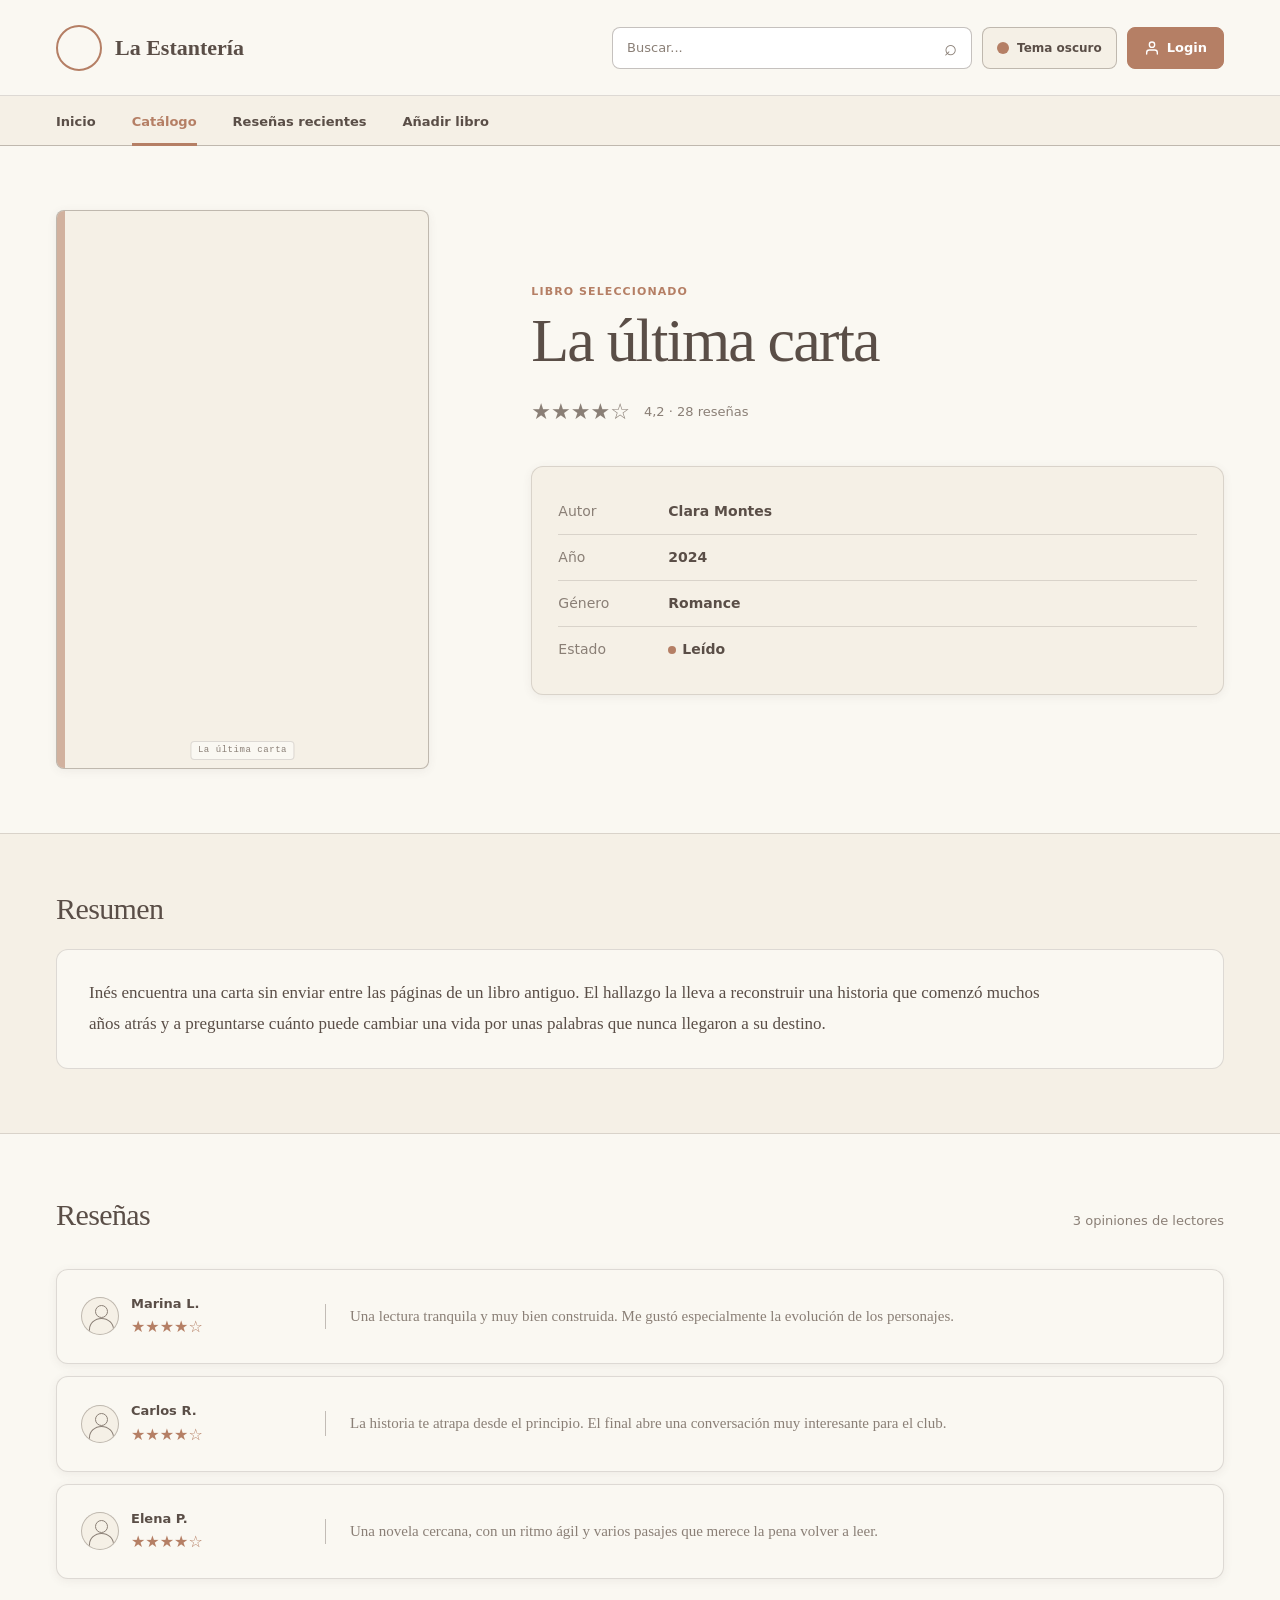
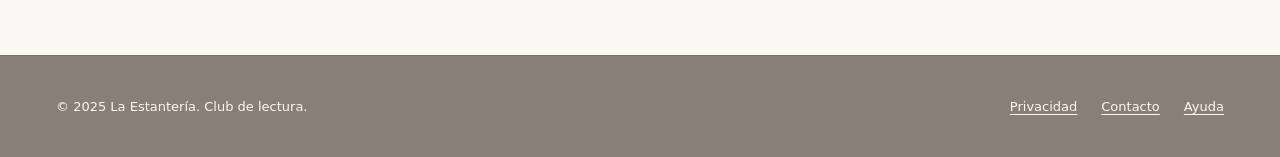
==== detalle.html @ 9aeeb15e "Layout of base templates, responsive CSS styles and dark theme" ====
<!DOCTYPE html>
<html lang="es">

<head>
    <meta charset="UTF-8">
    <meta name="viewport" content="width=device-width, initial-scale=1">
    <title>Detalle del libro · La Estantería</title>
    <link rel="icon" type="image/svg+xml" href="logo/favicon.svg">
    <link rel="stylesheet" href="assets/css/styles.css">
    <script src="script.js"></script>
</head>

<body>
    <div class="cabecera-fija">
        <header class="cabecera">
            <div class="marca">
                <span class="marca-icono" aria-hidden="true"></span>
                <span>La Estantería</span>
            </div>
            <div class="cabecera-acciones">
                <label class="buscador">
                    <span class="sr-only">Buscar</span>
                    <input type="search" placeholder="Buscar...">
                    <span aria-hidden="true">⌕</span>
                </label>
                <button type="button" class="btn-tema" aria-pressed="false">
                    <span class="punto" aria-hidden="true"></span>
                    <span class="texto">Tema oscuro</span>
                </button>
                <a href="login.html" class="btn-login" aria-label="Iniciar sesión o registrarse">
                    <svg width="16" height="16" viewBox="0 0 24 24" fill="none" stroke="currentColor" stroke-width="2"
                        stroke-linecap="round" stroke-linejoin="round" aria-hidden="true">
                        <path d="M20 21v-2a4 4 0 0 0-4-4H8a4 4 0 0 0-4 4v2"></path>
                        <circle cx="12" cy="7" r="4"></circle>
                    </svg>
                    <span>Login</span>
                </a>
            </div>
        </header>
        <nav class="navbar" aria-label="Navegación principal">
            <a href="index.html">Inicio</a>
            <a href="index.html#catalogo" class="activo" aria-current="page">Catálogo</a>
            <a href="index.html#resenas-destacadas">Reseñas recientes</a>
            <a href="formulario.html">Añadir libro</a>
        </nav>
    </div>

    <main>
        <section class="seccion seccion-detalle">
            <div class="detalle-rejilla">
                <div class="detalle-portada">
                    <div class="portada"><em>La última carta</em></div>
                </div>
                <div class="info-libro">
                    <p class="sobretitulo">Libro seleccionado</p>
                    <h1>La última carta</h1>
                    <div class="valoracion">
                        <span class="estrellas" role="img" aria-label="4 de 5 estrellas">★★★★☆</span>
                        <span>4,2 · 28 reseñas</span>
                    </div>
                    <div class="caja-info">
                        <dl>
                            <div>
                                <dt>Autor</dt>
                                <dd>Clara Montes</dd>
                            </div>
                            <div>
                                <dt>Año</dt>
                                <dd>2024</dd>
                            </div>
                            <div>
                                <dt>Género</dt>
                                <dd>Romance</dd>
                            </div>
                            <div>
                                <dt>Estado</dt>
                                <dd><span class="estado-punto"></span>Leído</dd>
                            </div>
                        </dl>
                    </div>
                </div>
            </div>
        </section>

        <section class="seccion seccion-resumen">
            <h2>Resumen</h2>
            <div class="caja-resumen">
                <p>Inés encuentra una carta sin enviar entre las páginas de un libro antiguo. El hallazgo la lleva a
                    reconstruir una historia que comenzó muchos años atrás y a preguntarse cuánto puede cambiar una vida
                    por unas palabras que nunca llegaron a su destino.</p>
            </div>
        </section>

        <section class="seccion seccion-resenas-detalle">
            <div class="encabezado-seccion">
                <h2>Reseñas</h2>
                <p>3 opiniones de lectores</p>
            </div>
            <div class="resenas-apiladas">
                <article class="resena">
                    <div class="resena-cabecera">
                        <div class="avatar" aria-hidden="true"></div>
                        <div><strong>Marina L.</strong><span class="estrellas" role="img"
                                aria-label="4 de 5 estrellas">★★★★☆</span></div>
                    </div>
                    <p>Una lectura tranquila y muy bien construida. Me gustó especialmente la evolución de los
                        personajes.</p>
                </article>
                <article class="resena">
                    <div class="resena-cabecera">
                        <div class="avatar" aria-hidden="true"></div>
                        <div><strong>Carlos R.</strong><span class="estrellas" role="img"
                                aria-label="4 de 5 estrellas">★★★★☆</span></div>
                    </div>
                    <p>La historia te atrapa desde el principio. El final abre una conversación muy interesante para el
                        club.</p>
                </article>
                <article class="resena">
                    <div class="resena-cabecera">
                        <div class="avatar" aria-hidden="true"></div>
                        <div><strong>Elena P.</strong><span class="estrellas" role="img"
                                aria-label="4 de 5 estrellas">★★★★☆</span></div>
                    </div>
                    <p>Una novela cercana, con un ritmo ágil y varios pasajes que merece la pena volver a leer.</p>
                </article>
            </div>
        </section>
    </main>

    <footer class="pie">
        <p>© 2025 La Estantería. Club de lectura.</p>
        <nav aria-label="Enlaces del pie">
            <a href="#privacidad">Privacidad</a>
            <a href="#contacto">Contacto</a>
            <a href="#ayuda">Ayuda</a>
        </nav>
    </footer>
</body>

</html>
---- assets/css/styles.css ----
/* ---------- Variables ---------- */
:root {
    --fondo: #FAF8F2;
    --tarjeta: #F5F0E6;
    --texto: #5A4E47;
    --texto-sec: #8A7F76;
    --acento: #B57F65;
    --acento-hover: #9C6850;
    --borde: rgba(90, 78, 71, 0.18);
    --borde-fuerte: rgba(90, 78, 71, 0.35);
    --campo: #FFFFFF;
    --sombra: 0 2px 10px rgba(90, 78, 71, 0.08);
    --sobre-acento: #FFFFFF;
    --pestana-activa: var(--tarjeta);
    --pestana-sombra: 0 1px 4px rgba(90, 78, 71, 0.12);

    --fuente-titulo: Georgia, "Times New Roman", serif;
    --fuente-texto: Inter, ui-sans-serif, system-ui, -apple-system, "Segoe UI", sans-serif;

    --margen: 56px;
    /* margen lateral de la página */
}

/* Modo oscuro */
:root[data-tema="oscuro"] {
    --fondo: #2A2420;
    --tarjeta: #352E29;
    --texto: #F5F0E6;
    --texto-sec: #B8AEA4;
    --acento: #C98F74;
    --acento-hover: #D9A28A;
    --borde: rgba(245, 240, 230, 0.16);
    --borde-fuerte: rgba(245, 240, 230, 0.35);
    --campo: #241F1B;
    --sombra: 0 2px 10px rgba(0, 0, 0, 0.35);
    --sobre-acento: #2A2420;
    --pestana-activa: var(--campo);
    --pestana-sombra: 0 1px 4px rgba(0, 0, 0, 0.3);
}

/* ---------- Base ---------- */
* {
    box-sizing: border-box;
    margin: 0;
    padding: 0;
}

html {
    scroll-behavior: smooth;
}

body {
    min-width: 320px;
    min-height: 100vh;
    background: var(--fondo);
    color: var(--texto);
    font-family: var(--fuente-texto);
    line-height: 1.5;
    transition: background-color .2s ease, color .2s ease;
}

a {
    color: var(--acento);
}

button,
input,
select,
textarea {
    font: inherit;
    color: inherit;
}

button {
    background: none;
    border: 0;
    cursor: pointer;
}

:focus-visible {
    outline: 3px solid var(--acento);
    outline-offset: 2px;
}

.sr-only {
    position: absolute;
    width: 1px;
    height: 1px;
    margin: -1px;
    overflow: hidden;
    clip: rect(0, 0, 0, 0);
    white-space: nowrap;
    border: 0;
}

.seccion {
    padding-left: var(--margen);
    padding-right: var(--margen);
}

/* Al saltar a una sección, la cabecera fija no la tapa */
#catalogo,
#resenas-destacadas {
    scroll-margin-top: 106px;
}

/* ---------- Cabecera ---------- */
.cabecera-fija {
    position: sticky;
    top: 0;
    z-index: 20;
    background: var(--fondo);
}

.cabecera {
    min-height: 96px;
    padding: 22px var(--margen);
    display: flex;
    align-items: center;
    justify-content: space-between;
    gap: 32px;
    border-bottom: 1px solid var(--borde);
}

.marca {
    display: flex;
    align-items: center;
    gap: 13px;
    font-family: var(--fuente-titulo);
    font-size: 22px;
    font-weight: 700;
    color: var(--texto);
    text-decoration: none;
}

.marca-icono {
    width: 46px;
    height: 46px;
    display: grid;
    place-items: center;
    flex-shrink: 0;
    overflow: hidden;
    background: #FAF8F2;
    border: 2px solid var(--acento);
    border-radius: 50%;
}

.marca-icono img {
    width: 100%;
    height: 100%;
    object-fit: contain;
    padding: 5px;
}

/* Dos logos: se muestra uno según el tema */
.logo-oscuro,
:root[data-tema="oscuro"] .logo-claro {
    display: none;
}

:root[data-tema="oscuro"] .marca-icono {
    background: var(--tarjeta);
}

:root[data-tema="oscuro"] .logo-oscuro {
    display: block;
}

.cabecera-acciones {
    display: flex;
    align-items: center;
    gap: 10px;
}

.buscador {
    width: min(360px, 38vw);
    height: 42px;
    padding: 0 14px;
    display: flex;
    align-items: center;
    gap: 8px;
    background: var(--campo);
    border: 1px solid var(--borde-fuerte);
    border-radius: 8px;
}

.buscador:focus-within {
    border-color: var(--acento);
    outline: 2px solid var(--acento);
}

.buscador input {
    width: 100%;
    background: transparent;
    border: 0;
    outline: none;
    font-size: 13px;
}

.buscador input::placeholder {
    color: var(--texto-sec);
}

.buscador span:last-child {
    font-size: 22px;
    line-height: 1;
    color: var(--texto-sec);
}

.btn-tema {
    height: 42px;
    padding: 0 14px;
    display: flex;
    align-items: center;
    gap: 8px;
    background: var(--tarjeta);
    border: 1px solid var(--borde-fuerte);
    border-radius: 8px;
    font-size: 12px;
    font-weight: 700;
    white-space: nowrap;
}

.btn-tema:hover {
    border-color: var(--acento);
}

.btn-tema .punto {
    width: 12px;
    height: 12px;
    border-radius: 50%;
    background: var(--acento);
}

.btn-login {
    height: 42px;
    padding: 0 16px;
    display: inline-flex;
    align-items: center;
    justify-content: center;
    gap: 7px;
    background: var(--acento);
    color: var(--sobre-acento);
    border: 1px solid var(--acento);
    border-radius: 8px;
    font-size: 13px;
    font-weight: 700;
    text-decoration: none;
    white-space: nowrap;
    transition: background-color .15s ease, border-color .15s ease, transform .1s ease;
}

.btn-login:hover {
    background: var(--acento-hover);
    border-color: var(--acento-hover);
}

.btn-login:active {
    transform: scale(0.98);
}

/* ---------- Navbar ---------- */
.navbar {
    min-height: 50px;
    padding: 0 var(--margen);
    display: flex;
    gap: 36px;
    background: var(--tarjeta);
    border-bottom: 1px solid var(--borde-fuerte);
}

.navbar a {
    position: relative;
    padding: 16px 0 12px;
    color: var(--texto);
    font-size: 13px;
    font-weight: 600;
    text-decoration: none;
}

.navbar a::after {
    content: "";
    position: absolute;
    left: 0;
    right: 0;
    bottom: -1px;
    height: 3px;
}

.navbar a:hover::after,
.navbar a.activo::after {
    background: var(--acento);
}

.navbar a.activo {
    color: var(--acento);
}

/* ---------- Títulos de sección ---------- */
.encabezado-seccion {
    display: flex;
    align-items: flex-end;
    justify-content: space-between;
    gap: 24px;
    margin-bottom: 38px;
}

.encabezado-seccion h1,
.encabezado-seccion h2,
.seccion-resumen h2 {
    font-family: var(--fuente-titulo);
    font-size: 30px;
    font-weight: 500;
    letter-spacing: -0.02em;
    line-height: 1.1;
}

.encabezado-seccion h1 {
    font-size: clamp(28px, 3vw, 39px);
}

.encabezado-seccion>p {
    max-width: 360px;
    color: var(--texto-sec);
    font-size: 13px;
    text-align: right;
}

.sobretitulo {
    color: var(--acento);
    font-size: 11px;
    font-weight: 700;
    letter-spacing: 0.1em;
    text-transform: uppercase;
}

/* ---------- Catálogo ---------- */
.seccion-catalogo {
    padding-top: 54px;
    padding-bottom: 64px;
}

.lista-generos {
    display: flex;
    flex-direction: column;
    gap: 52px;
}

.genero {
    display: flex;
    flex-direction: column;
    gap: 18px;
}

.genero-titulo {
    display: flex;
    align-items: center;
    gap: 12px;
}

.genero-titulo h2 {
    flex: none;
    font-size: 17px;
    font-weight: 700;
}

.genero-linea {
    width: 100%;
    height: 1px;
    background: var(--borde-fuerte);
}

.rejilla-libros {
    display: grid;
    grid-template-columns: repeat(5, minmax(0, 1fr));
    gap: 24px;
}

.libro {
    min-width: 0;
    display: block;
    color: var(--texto);
    text-decoration: none;
}

.libro>span {
    display: block;
    margin-top: 10px;
    overflow: hidden;
    text-overflow: ellipsis;
    white-space: nowrap;
    font-size: 13px;
    font-weight: 600;
}

.libro:hover>span {
    color: var(--acento);
}

/* Marcador de portada */
.portada {
    position: relative;
    aspect-ratio: 2 / 3;
    background: var(--tarjeta);
    border: 1px solid var(--borde-fuerte);
    border-radius: 8px;
    box-shadow: var(--sombra);
    overflow: hidden;
    transition: transform .15s ease, border-color .15s ease;
}

.portada::before {
    content: "";
    position: absolute;
    inset: 0 auto 0 0;
    width: 8px;
    background: var(--acento);
    opacity: .55;
}

.portada em {
    position: absolute;
    bottom: 8px;
    left: 50%;
    transform: translateX(-50%);
    padding: 2px 6px;
    color: var(--texto-sec);
    background: var(--fondo);
    border: 1px solid var(--borde);
    border-radius: 4px;
    font-style: normal;
    font-family: ui-monospace, monospace;
    font-size: 9px;
    letter-spacing: .06em;
    white-space: nowrap;
}

.libro:hover .portada {
    transform: translateY(-3px);
    border-color: var(--acento);
}

/* ---------- Reseñas ---------- */
.seccion-resenas-dest {
    padding-top: 56px;
    padding-bottom: 72px;
    background: var(--tarjeta);
    border-top: 1px solid var(--borde);
}

.rejilla-resenas {
    display: grid;
    grid-template-columns: repeat(3, minmax(0, 1fr));
    gap: 18px;
}

.resena {
    padding: 24px;
    background: var(--fondo);
    border: 1px solid var(--borde);
    border-radius: 12px;
    box-shadow: var(--sombra);
}

.resena-cabecera {
    display: flex;
    align-items: center;
    gap: 12px;
}

.resena strong {
    display: block;
    margin-bottom: 2px;
    font-size: 13px;
}

.resena>p {
    margin-top: 18px;
    color: var(--texto-sec);
    font-family: var(--fuente-titulo);
    font-size: 15px;
    line-height: 1.65;
}

.avatar {
    position: relative;
    width: 38px;
    height: 38px;
    flex: none;
    overflow: hidden;
    background: var(--tarjeta);
    border: 1px solid var(--borde-fuerte);
    border-radius: 50%;
}

/* Silueta de persona: cabeza (::before) y hombros (::after) */
.avatar::before,
.avatar::after {
    content: "";
    position: absolute;
    border: 1.5px solid var(--texto-sec);
}

.avatar::before {
    top: 7px;
    left: 13px;
    width: 11px;
    height: 11px;
    border-radius: 50%;
}

.avatar::after {
    bottom: -7px;
    left: 7px;
    width: 23px;
    height: 21px;
    border-radius: 50% 50% 0 0;
}

.estrellas {
    display: flex;
    gap: 2px;
    color: var(--acento);
    font-size: 16px;
}

/* ---------- Detalle del libro ---------- */
.seccion-detalle {
    padding-top: 64px;
    padding-bottom: 64px;
}

.detalle-rejilla {
    display: grid;
    grid-template-columns: minmax(260px, 0.7fr) 1.3fr;
    gap: clamp(48px, 8vw, 120px);
    align-items: center;
}

.detalle-portada {
    width: min(100%, 390px);
    margin: auto;
}

.info-libro h1,
.cabecera-form h1 {
    margin-top: 9px;
    font-family: var(--fuente-titulo);
    font-size: clamp(38px, 5vw, 62px);
    font-weight: 500;
    letter-spacing: -0.03em;
    line-height: 1;
}

.valoracion {
    margin-top: 24px;
    display: flex;
    align-items: center;
    gap: 14px;
}

.valoracion .estrellas {
    font-size: 22px;
}

.valoracion>span {
    color: var(--texto-sec);
    font-size: 13px;
}

.caja-info {
    margin-top: 38px;
    padding: 22px 26px;
    background: var(--tarjeta);
    border: 1px solid var(--borde);
    border-radius: 12px;
    box-shadow: var(--sombra);
}

.caja-info dl>div {
    padding: 12px 0;
    display: grid;
    grid-template-columns: 110px 1fr;
    border-bottom: 1px solid var(--borde);
    font-size: 14px;
}

.caja-info dl>div:last-child {
    border-bottom: 0;
}

.caja-info dt {
    color: var(--texto-sec);
}

.caja-info dd {
    font-weight: 600;
}

.estado-punto {
    width: 8px;
    height: 8px;
    display: inline-block;
    margin-right: 6px;
    background: var(--acento);
    border-radius: 50%;
}

.seccion-resumen {
    padding-top: 58px;
    padding-bottom: 64px;
    background: var(--tarjeta);
    border-top: 1px solid var(--borde);
    border-bottom: 1px solid var(--borde);
}

.seccion-resumen h2 {
    margin-bottom: 24px;
}

.caja-resumen {
    padding: 28px 32px;
    background: var(--fondo);
    border: 1px solid var(--borde);
    border-radius: 12px;
}

.caja-resumen p {
    max-width: 980px;
    font-family: var(--fuente-titulo);
    font-size: 17px;
    line-height: 1.8;
}

.seccion-resenas-detalle {
    padding-top: 64px;
    padding-bottom: 76px;
}

.resenas-apiladas {
    display: flex;
    flex-direction: column;
    gap: 12px;
}

.resenas-apiladas .resena {
    display: grid;
    grid-template-columns: 220px 1fr;
    gap: 24px;
    align-items: center;
}

.resenas-apiladas .resena>p {
    margin-top: 0;
    padding-left: 24px;
    border-left: 1px solid var(--borde-fuerte);
}

/* ---------- Formularios ---------- */
.pagina-form {
    padding-top: 64px;
    padding-bottom: 80px;
}

.tarjeta-form {
    max-width: 900px;
    margin: 0 auto;
    padding: 38px 48px 44px;
    background: var(--tarjeta);
    border: 1px solid var(--borde);
    border-radius: 16px;
    box-shadow: var(--sombra);
}

.cabecera-form {
    margin-bottom: 34px;
    padding-bottom: 28px;
    border-bottom: 1px solid var(--borde-fuerte);
}

.cabecera-form h1 {
    font-size: 42px;
}

.cabecera-form>p:last-child {
    margin-top: 12px;
    color: var(--texto-sec);
    font-size: 14px;
}

.form-rejilla {
    display: grid;
    grid-template-columns: 1fr 1fr;
    gap: 22px 18px;
}

.campo {
    display: flex;
    flex-direction: column;
    gap: 8px;
}

.campo-ancho {
    grid-column: 1 / -1;
}

.campo>span {
    font-size: 13px;
    font-weight: 700;
}

.campo b {
    color: var(--acento);
}

.campo input,
.campo select,
.campo textarea {
    width: 100%;
    padding: 12px 13px;
    background: var(--campo);
    border: 1px solid var(--borde-fuerte);
    border-radius: 8px;
    outline: none;
    font-size: 14px;
}

.campo input::placeholder,
.campo textarea::placeholder {
    color: var(--texto-sec);
}

.campo textarea {
    min-height: 120px;
    resize: vertical;
}

.campo input:focus,
.campo select:focus,
.campo textarea:focus {
    border-color: var(--acento);
    outline: 2px solid var(--acento);
}

.form-extras {
    margin-top: 28px;
    display: grid;
    grid-template-columns: 1fr 1fr;
    gap: 18px;
}

.caja-subida,
.caja-resena {
    min-height: 146px;
    padding: 20px;
    display: flex;
    flex-direction: column;
    align-items: center;
    justify-content: center;
    gap: 7px;
    background: var(--fondo);
    border: 1px dashed var(--acento);
    border-radius: 12px;
    font-size: 14px;
}

.caja-subida {
    cursor: pointer;
}

.caja-subida:hover {
    background: var(--campo);
}

.caja-subida .mas {
    font-family: var(--fuente-titulo);
    font-size: 35px;
    line-height: 1;
    color: var(--acento);
}

.caja-subida small,
.caja-resena small {
    color: var(--texto-sec);
    font-size: 10px;
    letter-spacing: .08em;
    text-transform: uppercase;
}

.caja-resena .estrellas {
    margin-bottom: 4px;
    font-size: 26px;
}

.form-acciones {
    margin-top: 30px;
    padding-top: 26px;
    display: flex;
    justify-content: flex-end;
    gap: 10px;
    border-top: 1px solid var(--borde-fuerte);
}

/* ---------- Botones ---------- */
.btn {
    min-width: 116px;
    padding: 12px 20px;
    border: 1px solid var(--acento);
    border-radius: 8px;
    font-size: 14px;
    font-weight: 700;
    text-align: center;
    text-decoration: none;
    cursor: pointer;
    transition: background-color .15s ease;
}

.btn-primario {
    background: var(--acento);
    color: var(--sobre-acento);
}

.btn-primario:hover {
    background: var(--acento-hover);
    border-color: var(--acento-hover);
}

.btn-secundario {
    background: transparent;
    color: var(--acento);
}

.btn-secundario:hover {
    background: var(--fondo);
}

/* ---------- Pie ---------- */
.pie {
    min-height: 102px;
    padding: 32px var(--margen);
    display: flex;
    align-items: center;
    justify-content: space-between;
    gap: 24px;
    background: #8A7F76;
    border-top: 1px solid var(--borde-fuerte);
    color: #FAF8F2;
    font-size: 13px;
}

.pie nav {
    display: flex;
    gap: 24px;
}

.pie a {
    color: #FAF8F2;
    text-underline-offset: 3px;
}

.pie a:hover {
    color: #FFFFFF;
}

/* ---------- Móvil ---------- */
@media (max-width: 650px) {
    :root {
        --margen: 18px;
    }

    #catalogo,
    #resenas-destacadas {
        scroll-margin-top: 90px;
    }

    /* Cabecera y navbar */
    .cabecera {
        min-height: 82px;
        padding-top: 16px;
        padding-bottom: 16px;
        gap: 10px;
    }

    .marca {
        gap: 8px;
        font-size: 15px;
        white-space: nowrap;
    }

    .marca-icono {
        width: 34px;
        height: 34px;
    }

    .cabecera-acciones {
        gap: 5px;
    }

    .buscador {
        width: 104px;
        height: 36px;
        padding: 0 9px;
    }

    .buscador input {
        min-width: 0;
        font-size: 12px;
    }

    .btn-tema {
        width: 38px;
        height: 36px;
        padding: 0;
        justify-content: center;
        font-size: 0;
        /* solo se ve el punto */
    }

    .btn-tema .punto {
        width: 14px;
        height: 14px;
    }

    .btn-login {
        height: 36px;
        padding: 0 10px;
        gap: 5px;
        font-size: 11px;
    }

    .btn-login svg {
        width: 14px;
        height: 14px;
    }

    .navbar {
        min-height: 48px;
        gap: 12px;
        justify-content: space-between;
    }

    .navbar a {
        padding-top: 14px;
        font-size: 11px;
    }

    /* Títulos */
    .encabezado-seccion {
        flex-direction: column;
        align-items: flex-start;
        margin-bottom: 30px;
    }

    .encabezado-seccion>p {
        max-width: 280px;
        text-align: left;
    }

    .encabezado-seccion h1 {
        font-size: 31px;
    }

    .encabezado-seccion h2,
    .seccion-resumen h2 {
        font-size: 26px;
    }

    /* Catálogo y reseñas */
    .seccion-catalogo {
        padding-top: 38px;
        padding-bottom: 48px;
    }

    .lista-generos {
        gap: 44px;
    }

    .genero-titulo {
        flex-wrap: wrap;
        gap: 8px;
    }

    .genero-titulo h2 {
        font-size: 15px;
    }

    .genero-linea {
        flex-basis: 100%;
    }

    .rejilla-libros {
        grid-template-columns: repeat(2, minmax(0, 1fr));
        gap: 24px 14px;
    }

    .seccion-resenas-dest {
        padding-top: 42px;
        padding-bottom: 50px;
    }

    .rejilla-resenas {
        grid-template-columns: 1fr;
    }

    .resena {
        padding: 20px;
    }

    /* Detalle */
    .seccion-detalle {
        padding-top: 40px;
        padding-bottom: 48px;
    }

    .detalle-rejilla {
        grid-template-columns: 1fr;
        gap: 40px;
    }

    .detalle-portada {
        width: min(76vw, 300px);
    }

    .info-libro h1 {
        font-size: 43px;
    }

    .caja-info {
        margin-top: 30px;
        padding: 16px 20px;
    }

    .caja-info dl>div {
        grid-template-columns: 84px 1fr;
    }

    .seccion-resumen {
        padding-top: 44px;
        padding-bottom: 48px;
    }

    .caja-resumen {
        padding: 22px;
    }

    .caja-resumen p {
        font-size: 16px;
    }

    .seccion-resenas-detalle {
        padding-top: 48px;
        padding-bottom: 54px;
    }

    .resenas-apiladas .resena {
        display: block;
    }

    .resenas-apiladas .resena>p {
        margin-top: 18px;
        padding-left: 0;
        border-left: 0;
    }

    /* Formularios */
    .pagina-form {
        padding: 38px 14px 54px;
    }

    .tarjeta-form {
        padding: 28px 20px 30px;
    }

    .cabecera-form h1 {
        font-size: 36px;
    }

    .form-rejilla,
    .form-extras {
        grid-template-columns: 1fr;
    }

    .form-extras {
        gap: 12px;
    }

    .form-acciones {
        flex-direction: column;
    }

    .btn {
        width: 100%;
    }

    /* Pie */
    .pie {
        min-height: 146px;
        flex-direction: column;
        align-items: flex-start;
        justify-content: center;
        gap: 20px;
    }

    .pie nav {
        gap: 18px;
    }
}

/* ---------- Acceso y registro (pestañas solo con CSS) ----------
   Va al final a propósito: ajusta el título del login por encima de las reglas móviles. */
.tarjeta-auth {
    max-width: 580px;
}

.cabecera-auth {
    margin-bottom: 24px;
    padding-bottom: 20px;
    text-align: center;
}

.cabecera-auth h1 {
    margin-top: 6px;
    font-size: clamp(32px, 4vw, 44px);
}

.cabecera-auth p:last-child {
    max-width: 480px;
    margin: 10px auto 0;
}

.auth-tabs {
    margin-bottom: 28px;
    padding: 6px;
    display: grid;
    grid-template-columns: 1fr 1fr;
    gap: 8px;
    background: var(--fondo);
    border: 1px solid var(--borde);
    border-radius: 10px;
}

.auth-tab {
    padding: 10px 16px;
    border-radius: 6px;
    color: var(--texto-sec);
    font-size: 13px;
    font-weight: 700;
    text-align: center;
    cursor: pointer;
    transition: background-color .15s ease, color .15s ease;
}

.auth-tab:hover {
    color: var(--texto);
}

/* Pestaña activa: la marca el radio que está seleccionado */
#auth-login:checked~.auth-tabs [for="auth-login"],
#auth-registro:checked~.auth-tabs [for="auth-registro"] {
    background: var(--pestana-activa);
    color: var(--acento);
    box-shadow: var(--pestana-sombra);
}

#auth-login:focus-visible~.auth-tabs [for="auth-login"],
#auth-registro:focus-visible~.auth-tabs [for="auth-registro"] {
    outline: 3px solid var(--acento);
    outline-offset: 2px;
}

/* Solo se ve el panel de la pestaña seleccionada */
.auth-panel {
    display: none;
}

#auth-login:checked~#panel-login,
#auth-registro:checked~#panel-registro {
    display: block;
}

.form-auth {
    display: flex;
    flex-direction: column;
    gap: 20px;
}

.auth-opciones {
    display: flex;
    flex-wrap: wrap;
    align-items: center;
    justify-content: space-between;
    gap: 16px;
}

.auth-recordar {
    display: inline-flex;
    align-items: center;
    gap: 8px;
    color: var(--texto-sec);
    font-size: 13px;
    cursor: pointer;
}

.auth-recordar input {
    width: 16px;
    height: 16px;
    accent-color: var(--acento);
    cursor: pointer;
}

.link-olvido {
    color: var(--texto-sec);
    font-size: 12px;
    text-decoration: underline;
    text-underline-offset: 3px;
}

.link-olvido:hover {
    color: var(--acento);
}

.auth-acciones-doble {
    margin-top: 8px;
    display: flex;
    flex-direction: column;
    gap: 10px;
}

.btn-auth {
    width: 100%;
    padding: 13px 20px;
}
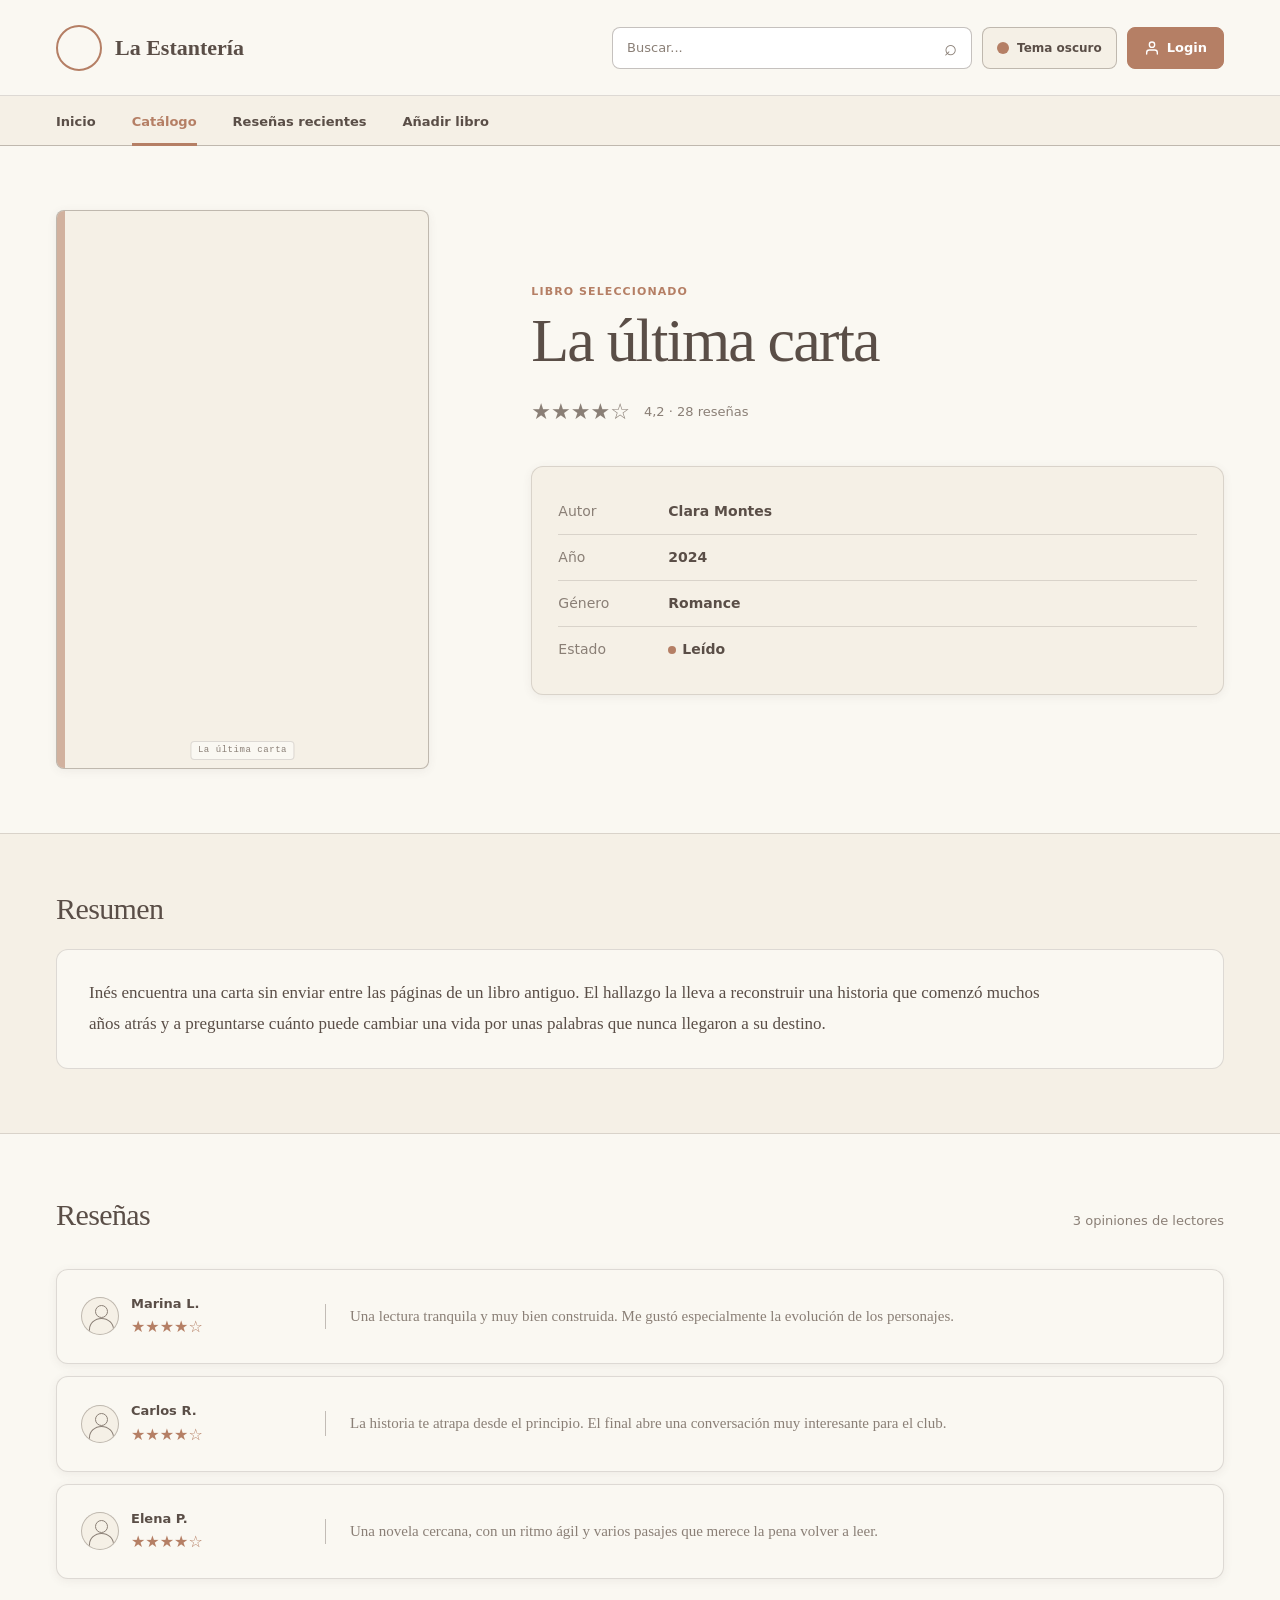
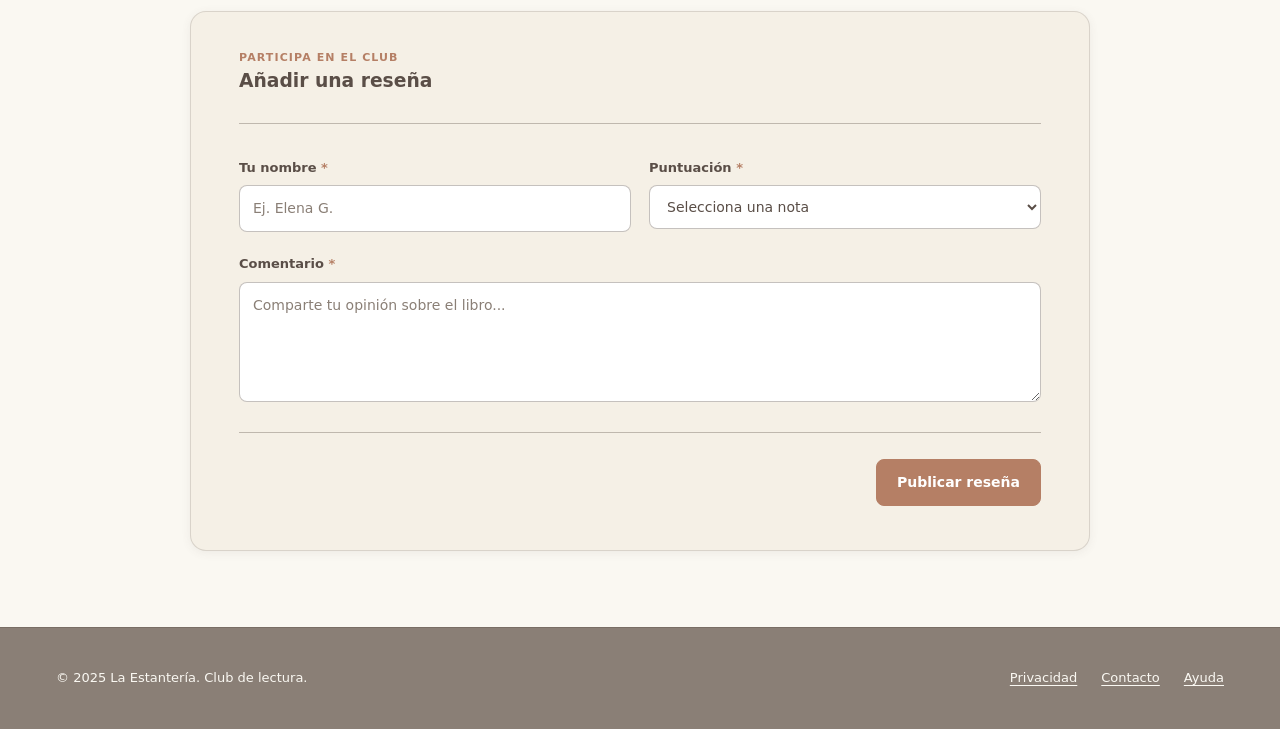
==== commit af0c9806: "feat: add review section, update forms, and relocate script and assets" ====
--- a/detalle.html
+++ b/detalle.html
@@ -5,9 +5,9 @@
     <meta charset="UTF-8">
     <meta name="viewport" content="width=device-width, initial-scale=1">
     <title>Detalle del libro · La Estantería</title>
-    <link rel="icon" type="image/svg+xml" href="logo/favicon.svg">
+    <link rel="icon" type="image/svg+xml" href="assets/media/logo/favicon.svg">
     <link rel="stylesheet" href="assets/css/styles.css">
-    <script src="script.js"></script>
+    <script src="assets/js/script.js"></script>
 </head>
 
 <body>
@@ -124,6 +124,42 @@
                     <p>Una novela cercana, con un ritmo ágil y varios pasajes que merece la pena volver a leer.</p>
                 </article>
             </div>
+
+            <div class="tarjeta-form" style="margin-top: 2rem;">
+                <div class="cabecera-form">
+                    <p class="sobretitulo">Participa en el club</p>
+                    <h3>Añadir una reseña</h3>
+                </div>
+
+                <form action="#" method="post">
+                    <div class="form-rejilla">
+                        <label class="campo">
+                            <span>Tu nombre <b>*</b></span>
+                            <input type="text" name="lector_nombre" required maxlength="100" placeholder="Ej. Elena G.">
+                        </label>
+                        <label class="campo">
+                            <span>Puntuación <b>*</b></span>
+                            <select name="puntuacion" required>
+                                <option value="" selected disabled>Selecciona una nota</option>
+                                <option value="5">★★★★★ (5 - Excelente)</option>
+                                <option value="4">★★★★☆ (4 - Muy bueno)</option>
+                                <option value="3">★★★☆☆ (3 - Entretenido)</option>
+                                <option value="2">★★☆☆☆ (2 - Regular)</option>
+                                <option value="1">★☆☆☆☆ (1 - No me gustó)</option>
+                            </select>
+                        </label>
+                        <label class="campo campo-ancho">
+                            <span>Comentario <b>*</b></span>
+                            <textarea name="comentario" rows="4" required
+                                placeholder="Comparte tu opinión sobre el libro..."></textarea>
+                        </label>
+                    </div>
+
+                    <div class="form-acciones">
+                        <button type="submit" class="btn btn-primario">Publicar reseña</button>
+                    </div>
+                </form>
+            </div>
         </section>
     </main>
 
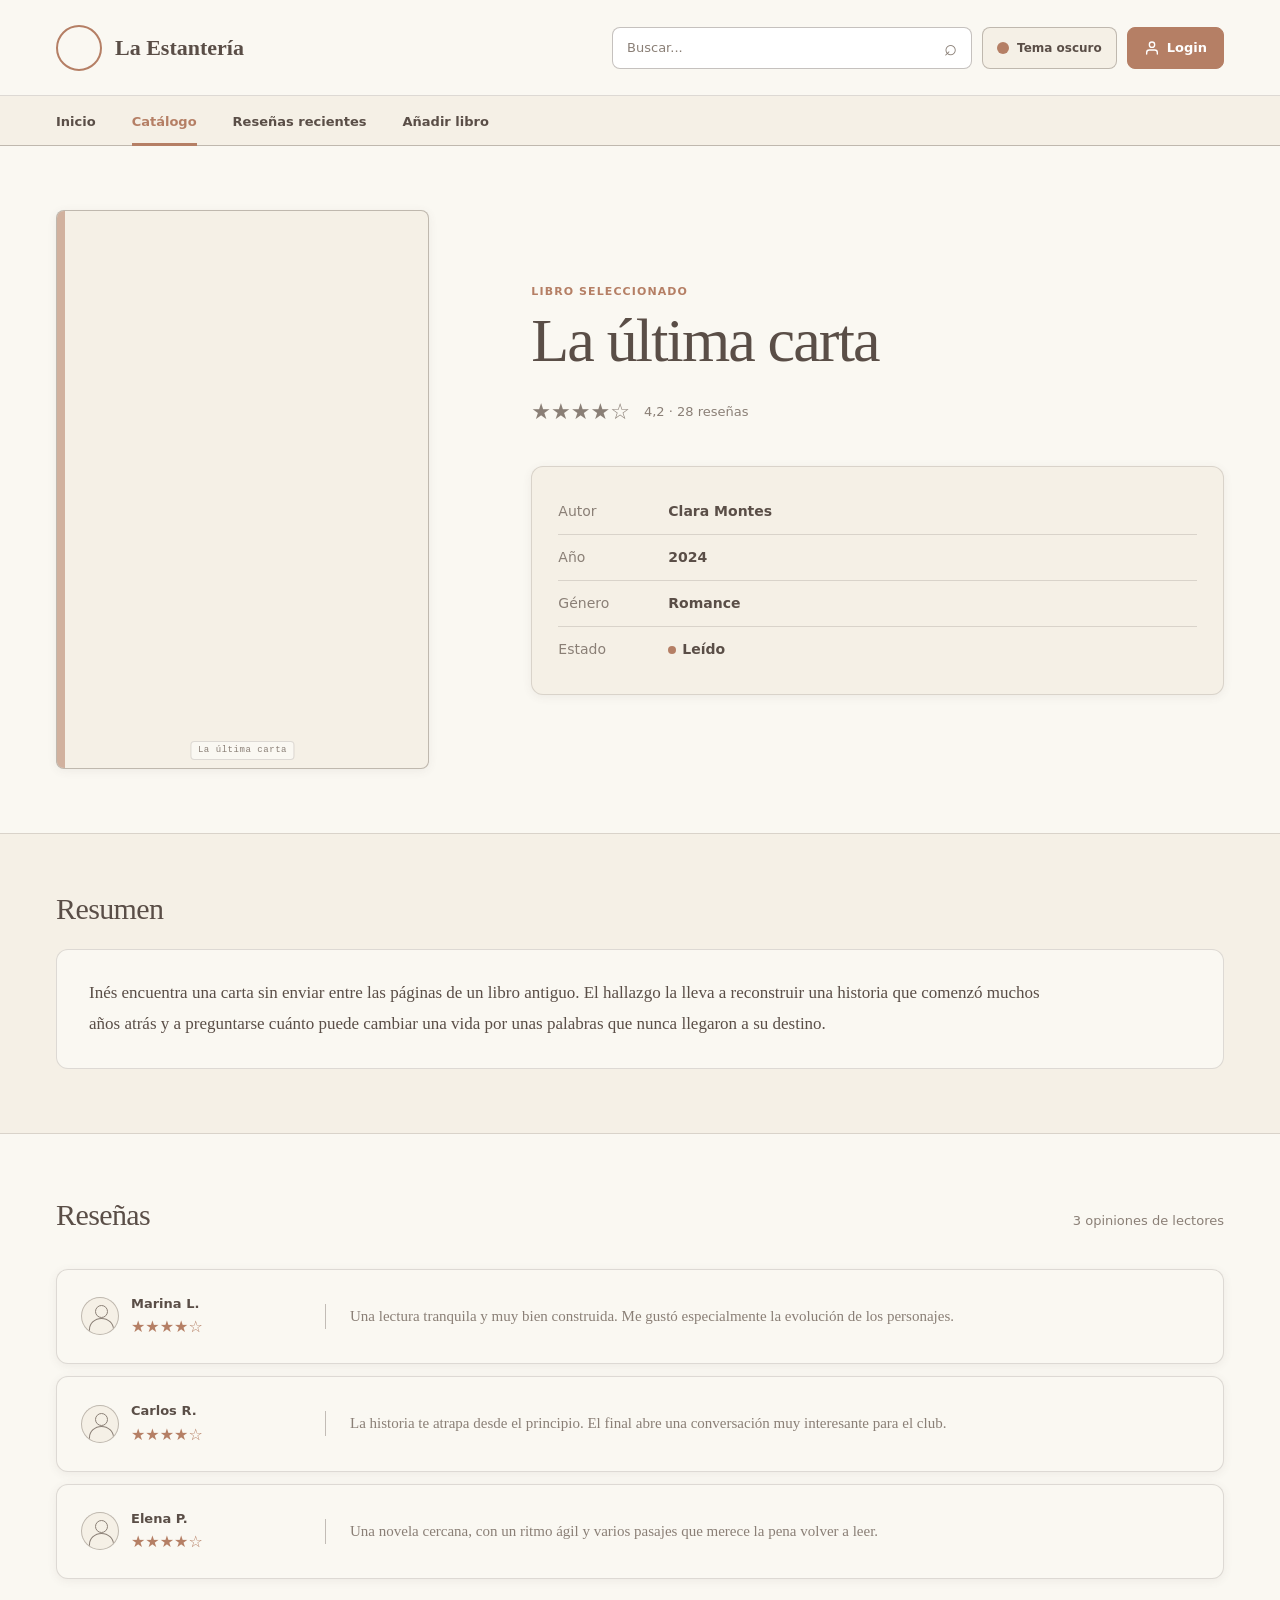
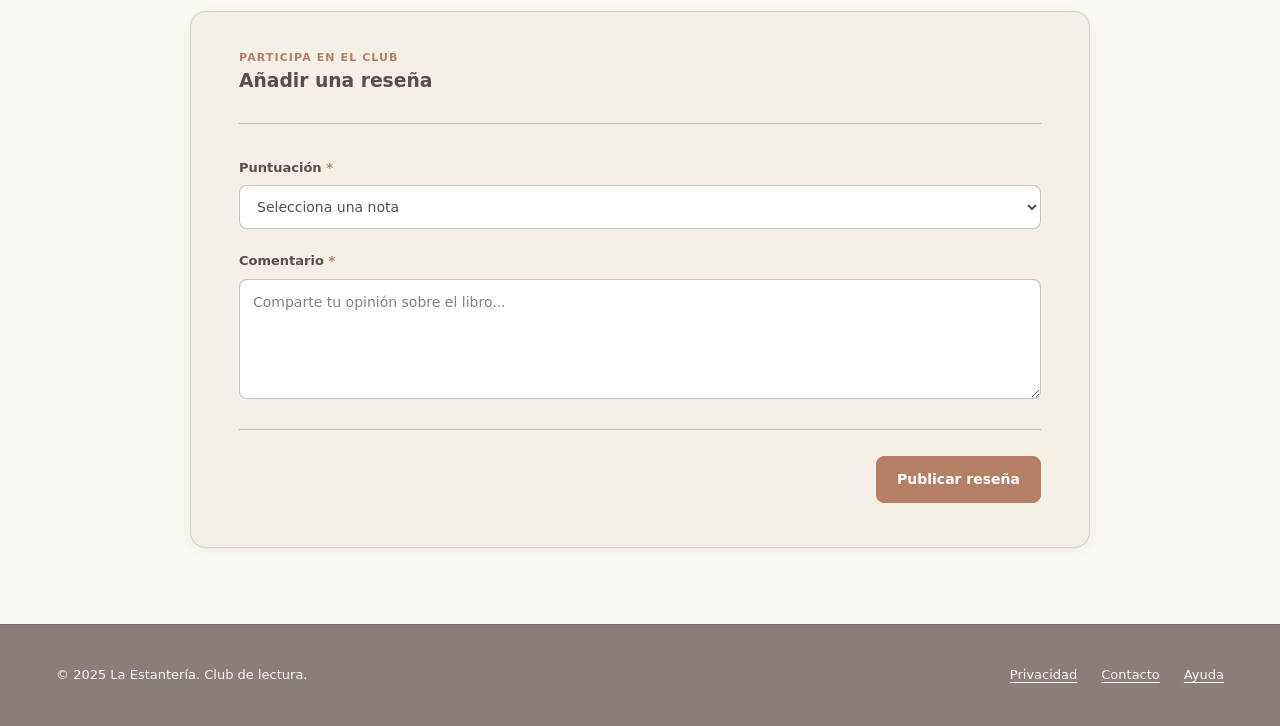
==== commit d8622130: "refactor: align database seed, frontend hooks, and modular JS entry point" ====
--- a/detalle.html
+++ b/detalle.html
@@ -7,7 +7,7 @@
     <title>Detalle del libro · La Estantería</title>
     <link rel="icon" type="image/svg+xml" href="assets/media/logo/favicon.svg">
     <link rel="stylesheet" href="assets/css/styles.css">
-    <script src="assets/js/script.js"></script>
+    <script src="assets/js/tema.js"></script>
 </head>
 
 <body>
@@ -20,7 +20,7 @@
             <div class="cabecera-acciones">
                 <label class="buscador">
                     <span class="sr-only">Buscar</span>
-                    <input type="search" placeholder="Buscar...">
+                    <input type="search" id="buscador-catalogo" placeholder="Buscar...">
                     <span aria-hidden="true">⌕</span>
                 </label>
                 <button type="button" class="btn-tema" aria-pressed="false">
@@ -131,13 +131,9 @@
                     <h3>Añadir una reseña</h3>
                 </div>
 
-                <form action="#" method="post">
+                <form id="form-resena" action="#" method="post">
                     <div class="form-rejilla">
-                        <label class="campo">
-                            <span>Tu nombre <b>*</b></span>
-                            <input type="text" name="lector_nombre" required maxlength="100" placeholder="Ej. Elena G.">
-                        </label>
-                        <label class="campo">
+                        <label class="campo campo-ancho">
                             <span>Puntuación <b>*</b></span>
                             <select name="puntuacion" required>
                                 <option value="" selected disabled>Selecciona una nota</option>
